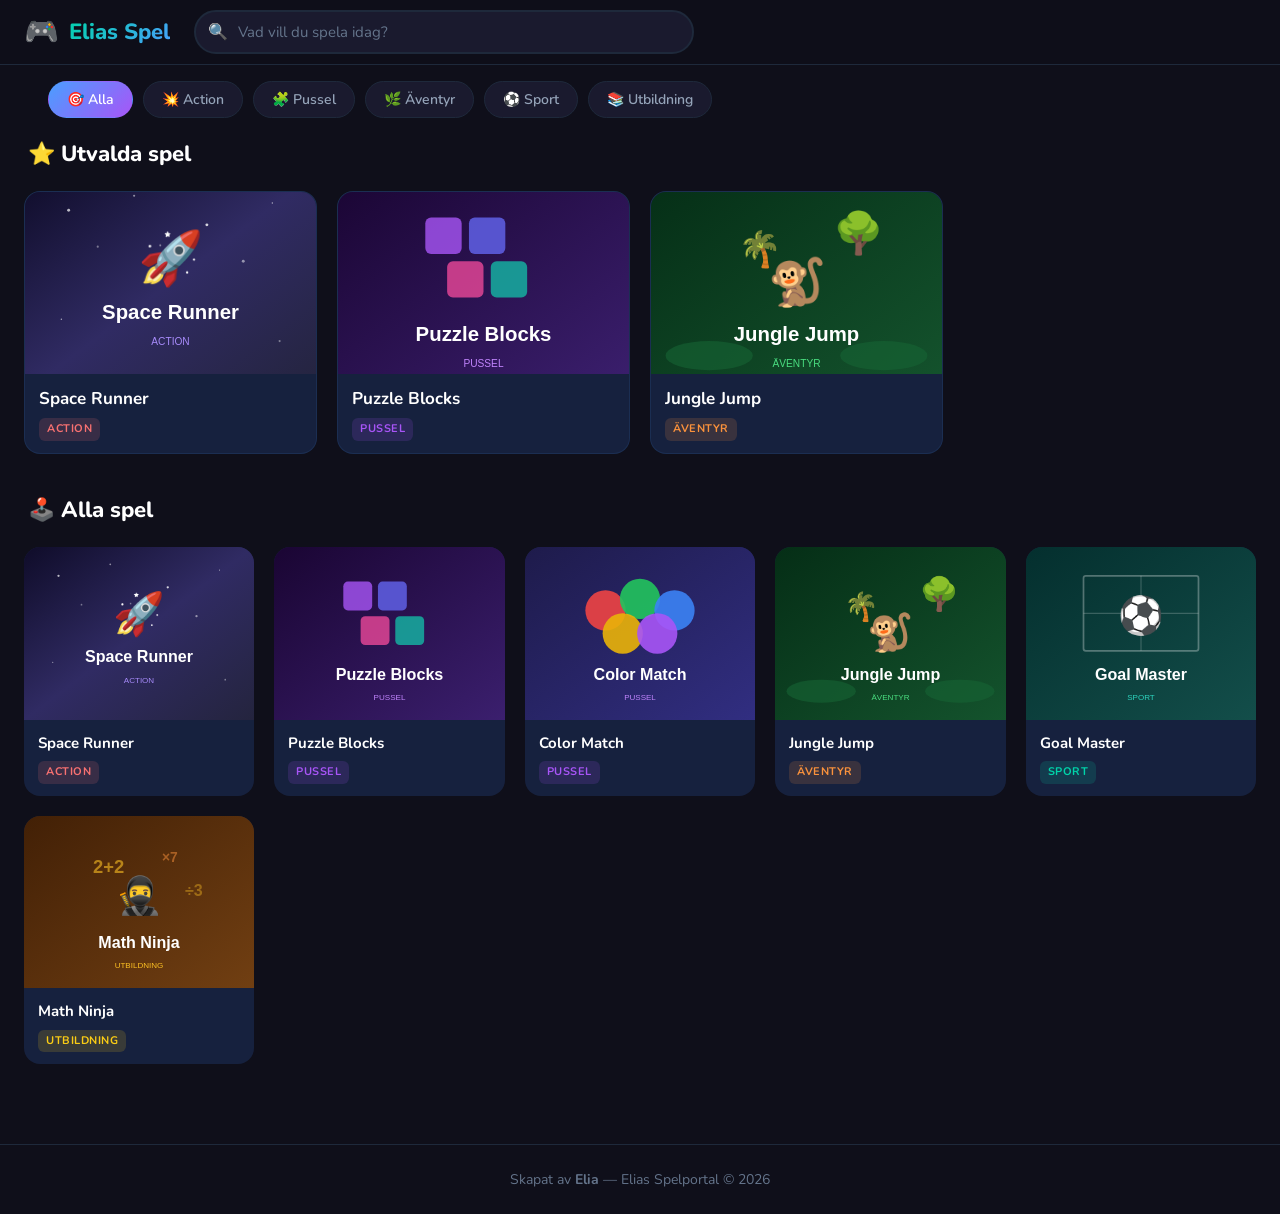
==== index.html @ 07e81261 "Initial commit: Elias Spelportal Poki-inspirerad spelportal med mörkt tema, spelkort i gridlayout, s" ====
<!DOCTYPE html>
<html lang="sv">
<head>
  <meta charset="UTF-8">
  <meta name="viewport" content="width=device-width, initial-scale=1.0">
  <title>Elias Spelportal</title>
  <link rel="stylesheet" href="css/style.css">
  <link rel="preconnect" href="https://fonts.googleapis.com">
  <link rel="preconnect" href="https://fonts.gstatic.com" crossorigin>
  <link href="https://fonts.googleapis.com/css2?family=Nunito:wght@400;600;700;800&display=swap" rel="stylesheet">
</head>
<body>
  <header class="header">
    <div class="header-inner">
      <a href="index.html" class="logo">
        <span class="logo-icon">🎮</span>
        <span class="logo-text">Elias Spel</span>
      </a>
      <div class="search-container">
        <span class="search-icon">🔍</span>
        <input type="text" id="search-input" class="search-input" placeholder="Vad vill du spela idag?" autocomplete="off">
      </div>
      <button class="menu-toggle" id="menu-toggle" aria-label="Meny">
        <span></span>
        <span></span>
        <span></span>
      </button>
    </div>
  </header>

  <nav class="mobile-nav" id="mobile-nav">
    <div class="mobile-search">
      <span class="search-icon">🔍</span>
      <input type="text" id="mobile-search-input" class="search-input" placeholder="Sök spel..." autocomplete="off">
    </div>
    <div class="mobile-categories" id="mobile-categories"></div>
  </nav>

  <main class="main">
    <section class="categories-bar">
      <div class="categories-scroll" id="categories-container">
        <button class="category-tag active" data-category="all">🎯 Alla</button>
      </div>
    </section>

    <section class="recently-played" id="recently-played-section" style="display: none;">
      <h2 class="section-title">⏱️ Senast spelade</h2>
      <div class="games-grid small" id="recently-played-grid"></div>
    </section>

    <section class="featured-section" id="featured-section">
      <h2 class="section-title">⭐ Utvalda spel</h2>
      <div class="games-grid featured" id="featured-grid"></div>
    </section>

    <section class="all-games-section">
      <h2 class="section-title" id="all-games-title">🕹️ Alla spel</h2>
      <div class="games-grid" id="games-grid"></div>
    </section>

    <div class="no-results" id="no-results" style="display: none;">
      <span class="no-results-icon">😕</span>
      <p>Inga spel hittades. Prova att söka efter något annat!</p>
    </div>
  </main>

  <footer class="footer">
    <p>Skapat av <strong>Elia</strong> &mdash; Elias Spelportal &copy; 2026</p>
  </footer>

  <script src="js/app.js"></script>
</body>
</html>
---- css/style.css ----
/* ===== Reset & Base ===== */
*, *::before, *::after {
  margin: 0;
  padding: 0;
  box-sizing: border-box;
}

:root {
  --bg-primary: #0f0f1a;
  --bg-secondary: #1a1a2e;
  --bg-card: #16213e;
  --bg-card-hover: #1e2d4d;
  --accent-green: #00d4aa;
  --accent-blue: #4a9eff;
  --accent-purple: #a855f7;
  --accent-pink: #f472b6;
  --accent-orange: #fb923c;
  --accent-yellow: #facc15;
  --text-primary: #ffffff;
  --text-secondary: #94a3b8;
  --text-muted: #64748b;
  --border-color: #1e293b;
  --radius: 12px;
  --radius-lg: 16px;
  --shadow: 0 4px 20px rgba(0, 0, 0, 0.3);
  --shadow-hover: 0 8px 40px rgba(0, 0, 0, 0.5);
  --transition: 0.25s ease;
}

html {
  scroll-behavior: smooth;
}

body {
  font-family: 'Nunito', -apple-system, BlinkMacSystemFont, 'Segoe UI', sans-serif;
  background: var(--bg-primary);
  color: var(--text-primary);
  min-height: 100vh;
  line-height: 1.5;
  overflow-x: hidden;
}

a {
  text-decoration: none;
  color: inherit;
}

button {
  border: none;
  cursor: pointer;
  font-family: inherit;
}

/* ===== Header ===== */
.header {
  position: sticky;
  top: 0;
  z-index: 100;
  background: rgba(15, 15, 26, 0.95);
  backdrop-filter: blur(20px);
  border-bottom: 1px solid var(--border-color);
  padding: 0 24px;
}

.header-inner {
  max-width: 1400px;
  margin: 0 auto;
  display: flex;
  align-items: center;
  gap: 24px;
  height: 64px;
}

.logo {
  display: flex;
  align-items: center;
  gap: 10px;
  flex-shrink: 0;
}

.logo-icon {
  font-size: 28px;
}

.logo-text {
  font-size: 22px;
  font-weight: 800;
  background: linear-gradient(135deg, var(--accent-green), var(--accent-blue));
  -webkit-background-clip: text;
  -webkit-text-fill-color: transparent;
  background-clip: text;
}

.search-container {
  flex: 1;
  max-width: 500px;
  position: relative;
}

.search-icon {
  position: absolute;
  left: 14px;
  top: 50%;
  transform: translateY(-50%);
  font-size: 16px;
  pointer-events: none;
}

.search-input {
  width: 100%;
  padding: 10px 16px 10px 42px;
  background: var(--bg-secondary);
  border: 2px solid var(--border-color);
  border-radius: 50px;
  color: var(--text-primary);
  font-size: 15px;
  font-family: inherit;
  outline: none;
  transition: border-color var(--transition), box-shadow var(--transition);
}

.search-input::placeholder {
  color: var(--text-muted);
}

.search-input:focus {
  border-color: var(--accent-blue);
  box-shadow: 0 0 0 3px rgba(74, 158, 255, 0.15);
}

/* Hamburger */
.menu-toggle {
  display: none;
  flex-direction: column;
  gap: 5px;
  background: none;
  padding: 8px;
}

.menu-toggle span {
  display: block;
  width: 24px;
  height: 2px;
  background: var(--text-primary);
  border-radius: 2px;
  transition: var(--transition);
}

.menu-toggle.active span:nth-child(1) {
  transform: rotate(45deg) translate(5px, 5px);
}

.menu-toggle.active span:nth-child(2) {
  opacity: 0;
}

.menu-toggle.active span:nth-child(3) {
  transform: rotate(-45deg) translate(5px, -5px);
}

/* Mobile Nav */
.mobile-nav {
  display: none;
  position: fixed;
  top: 64px;
  left: 0;
  right: 0;
  bottom: 0;
  background: rgba(15, 15, 26, 0.98);
  backdrop-filter: blur(20px);
  z-index: 99;
  padding: 24px;
  overflow-y: auto;
}

.mobile-nav.open {
  display: block;
  animation: fadeIn 0.2s ease;
}

.mobile-search {
  position: relative;
  margin-bottom: 20px;
}

.mobile-search .search-input {
  width: 100%;
}

.mobile-categories {
  display: flex;
  flex-direction: column;
  gap: 8px;
}

.mobile-categories .category-tag {
  width: 100%;
  justify-content: flex-start;
  padding: 14px 20px;
  font-size: 16px;
}

/* ===== Categories Bar ===== */
.categories-bar {
  padding: 16px 24px;
  max-width: 1448px;
  margin: 0 auto;
}

.categories-scroll {
  display: flex;
  gap: 10px;
  overflow-x: auto;
  scrollbar-width: none;
  -ms-overflow-style: none;
  padding-bottom: 4px;
}

.categories-scroll::-webkit-scrollbar {
  display: none;
}

.category-tag {
  display: flex;
  align-items: center;
  gap: 6px;
  padding: 8px 18px;
  background: var(--bg-secondary);
  border: 1px solid var(--border-color);
  border-radius: 50px;
  color: var(--text-secondary);
  font-size: 14px;
  font-weight: 600;
  white-space: nowrap;
  transition: all var(--transition);
  cursor: pointer;
}

.category-tag:hover {
  background: var(--bg-card);
  color: var(--text-primary);
  border-color: var(--accent-blue);
}

.category-tag.active {
  background: linear-gradient(135deg, var(--accent-blue), var(--accent-purple));
  color: white;
  border-color: transparent;
}

/* ===== Main Content ===== */
.main {
  max-width: 1448px;
  margin: 0 auto;
  padding: 0 24px 40px;
  min-height: calc(100vh - 64px - 80px);
}

.section-title {
  font-size: 22px;
  font-weight: 800;
  margin-bottom: 20px;
  padding-left: 4px;
}

/* ===== Games Grid ===== */
.games-grid {
  display: grid;
  grid-template-columns: repeat(auto-fill, minmax(200px, 1fr));
  gap: 20px;
  margin-bottom: 40px;
}

.games-grid.featured {
  grid-template-columns: repeat(auto-fill, minmax(280px, 1fr));
}

.games-grid.small {
  grid-template-columns: repeat(auto-fill, minmax(160px, 1fr));
}

/* ===== Game Card ===== */
.game-card {
  position: relative;
  border-radius: var(--radius-lg);
  overflow: hidden;
  background: var(--bg-card);
  cursor: pointer;
  transition: transform var(--transition), box-shadow var(--transition);
  animation: fadeInUp 0.4s ease backwards;
}

.game-card:hover {
  transform: translateY(-6px) scale(1.02);
  box-shadow: var(--shadow-hover);
}

.game-card:hover .card-thumbnail {
  filter: brightness(1.1);
}

.game-card:hover .card-play-overlay {
  opacity: 1;
}

.card-thumbnail-wrapper {
  position: relative;
  aspect-ratio: 4 / 3;
  overflow: hidden;
}

.card-thumbnail {
  width: 100%;
  height: 100%;
  object-fit: cover;
  transition: filter var(--transition);
}

.card-play-overlay {
  position: absolute;
  inset: 0;
  background: rgba(0, 0, 0, 0.4);
  display: flex;
  align-items: center;
  justify-content: center;
  opacity: 0;
  transition: opacity var(--transition);
}

.card-play-btn {
  width: 56px;
  height: 56px;
  background: var(--accent-green);
  border-radius: 50%;
  display: flex;
  align-items: center;
  justify-content: center;
  font-size: 24px;
  box-shadow: 0 4px 20px rgba(0, 212, 170, 0.4);
  transform: scale(0.8);
  transition: transform var(--transition);
}

.game-card:hover .card-play-btn {
  transform: scale(1);
}

.card-info {
  padding: 12px 14px;
}

.card-title {
  font-size: 15px;
  font-weight: 700;
  margin-bottom: 4px;
  white-space: nowrap;
  overflow: hidden;
  text-overflow: ellipsis;
}

.card-category {
  display: inline-block;
  font-size: 11px;
  font-weight: 700;
  text-transform: uppercase;
  letter-spacing: 0.5px;
  padding: 3px 8px;
  border-radius: 6px;
  background: rgba(74, 158, 255, 0.15);
  color: var(--accent-blue);
}

.card-category[data-cat="Action"] { background: rgba(248, 113, 113, 0.15); color: #f87171; }
.card-category[data-cat="Pussel"] { background: rgba(168, 85, 247, 0.15); color: var(--accent-purple); }
.card-category[data-cat="Sport"] { background: rgba(0, 212, 170, 0.15); color: var(--accent-green); }
.card-category[data-cat="Äventyr"] { background: rgba(251, 146, 60, 0.15); color: var(--accent-orange); }
.card-category[data-cat="Utbildning"] { background: rgba(250, 204, 21, 0.15); color: var(--accent-yellow); }

/* Featured cards */
.games-grid.featured .game-card {
  border: 1px solid rgba(74, 158, 255, 0.1);
}

.games-grid.featured .card-thumbnail-wrapper {
  aspect-ratio: 16 / 10;
}

.games-grid.featured .card-title {
  font-size: 17px;
}

/* Card animation delays */
.game-card:nth-child(1) { animation-delay: 0s; }
.game-card:nth-child(2) { animation-delay: 0.05s; }
.game-card:nth-child(3) { animation-delay: 0.1s; }
.game-card:nth-child(4) { animation-delay: 0.15s; }
.game-card:nth-child(5) { animation-delay: 0.2s; }
.game-card:nth-child(6) { animation-delay: 0.25s; }

/* ===== No Results ===== */
.no-results {
  text-align: center;
  padding: 60px 20px;
}

.no-results-icon {
  font-size: 64px;
  display: block;
  margin-bottom: 16px;
}

.no-results p {
  font-size: 18px;
  color: var(--text-secondary);
}

/* ===== Game Page ===== */
.game-page {
  display: flex;
  flex-direction: column;
  min-height: 100vh;
}

.game-header {
  display: flex;
  align-items: center;
  gap: 16px;
  padding: 12px 24px;
  background: rgba(15, 15, 26, 0.95);
  backdrop-filter: blur(20px);
  border-bottom: 1px solid var(--border-color);
}

.back-button {
  display: inline-flex;
  align-items: center;
  gap: 6px;
  padding: 8px 16px;
  background: var(--bg-secondary);
  border-radius: 50px;
  color: var(--text-secondary);
  font-size: 14px;
  font-weight: 600;
  transition: all var(--transition);
  flex-shrink: 0;
}

.back-button:hover {
  background: var(--bg-card);
  color: var(--text-primary);
}

.game-title {
  flex: 1;
  font-size: 18px;
  font-weight: 700;
  white-space: nowrap;
  overflow: hidden;
  text-overflow: ellipsis;
}

.fullscreen-button {
  padding: 8px 14px;
  background: var(--accent-green);
  color: white;
  border-radius: 50px;
  font-size: 18px;
  font-weight: 700;
  transition: all var(--transition);
  flex-shrink: 0;
}

.fullscreen-button:hover {
  background: #00e6b8;
  transform: scale(1.05);
}

.game-main {
  flex: 1;
  max-width: 1448px;
  margin: 0 auto;
  padding: 20px 24px 40px;
  width: 100%;
}

.game-wrapper {
  position: relative;
  width: 100%;
  aspect-ratio: 16 / 9;
  background: #000;
  border-radius: var(--radius-lg);
  overflow: hidden;
  margin-bottom: 20px;
}

.game-iframe {
  width: 100%;
  height: 100%;
  border: none;
  display: block;
}

.game-loader {
  position: absolute;
  inset: 0;
  display: flex;
  flex-direction: column;
  align-items: center;
  justify-content: center;
  gap: 16px;
  background: var(--bg-secondary);
  z-index: 2;
  transition: opacity 0.3s ease;
}

.game-loader.hidden {
  opacity: 0;
  pointer-events: none;
}

.spinner {
  width: 48px;
  height: 48px;
  border: 4px solid var(--border-color);
  border-top-color: var(--accent-green);
  border-radius: 50%;
  animation: spin 0.8s linear infinite;
}

.game-info {
  display: flex;
  align-items: center;
  gap: 12px;
  margin-bottom: 32px;
  flex-wrap: wrap;
}

.game-description {
  font-size: 16px;
  color: var(--text-secondary);
  flex: 1;
}

.game-category-badge {
  display: inline-block;
  font-size: 12px;
  font-weight: 700;
  text-transform: uppercase;
  letter-spacing: 0.5px;
  padding: 5px 12px;
  border-radius: 8px;
  background: rgba(74, 158, 255, 0.15);
  color: var(--accent-blue);
}

.more-games {
  margin-top: 20px;
}

/* ===== Footer ===== */
.footer {
  text-align: center;
  padding: 24px;
  color: var(--text-muted);
  font-size: 14px;
  border-top: 1px solid var(--border-color);
}

/* ===== Animations ===== */
@keyframes fadeInUp {
  from {
    opacity: 0;
    transform: translateY(20px);
  }
  to {
    opacity: 1;
    transform: translateY(0);
  }
}

@keyframes fadeIn {
  from { opacity: 0; }
  to { opacity: 1; }
}

@keyframes spin {
  to { transform: rotate(360deg); }
}

/* ===== Responsive ===== */
@media (max-width: 768px) {
  .header-inner {
    height: 56px;
  }

  .search-container {
    display: none;
  }

  .menu-toggle {
    display: flex;
  }

  .logo-text {
    font-size: 18px;
  }

  .main {
    padding: 0 16px 32px;
  }

  .categories-bar {
    padding: 12px 16px;
  }

  .section-title {
    font-size: 18px;
  }

  .games-grid {
    grid-template-columns: repeat(auto-fill, minmax(140px, 1fr));
    gap: 12px;
  }

  .games-grid.featured {
    grid-template-columns: repeat(auto-fill, minmax(200px, 1fr));
  }

  .games-grid.small {
    grid-template-columns: repeat(auto-fill, minmax(120px, 1fr));
  }

  .card-info {
    padding: 8px 10px;
  }

  .card-title {
    font-size: 13px;
  }

  /* Game page mobile */
  .game-header {
    padding: 10px 16px;
  }

  .game-title {
    font-size: 15px;
  }

  .game-wrapper {
    border-radius: var(--radius);
    aspect-ratio: 4 / 3;
  }

  .game-main {
    padding: 12px 16px 32px;
  }
}

@media (max-width: 480px) {
  .games-grid {
    grid-template-columns: repeat(2, 1fr);
    gap: 10px;
  }

  .games-grid.featured {
    grid-template-columns: 1fr;
  }

  .games-grid.small {
    grid-template-columns: repeat(2, 1fr);
  }

  .back-button span {
    display: none;
  }
}

@media (min-width: 769px) {
  .mobile-nav {
    display: none !important;
  }
}

/* ===== Fullscreen ===== */
.game-wrapper:fullscreen,
.game-wrapper:-webkit-full-screen {
  border-radius: 0;
}
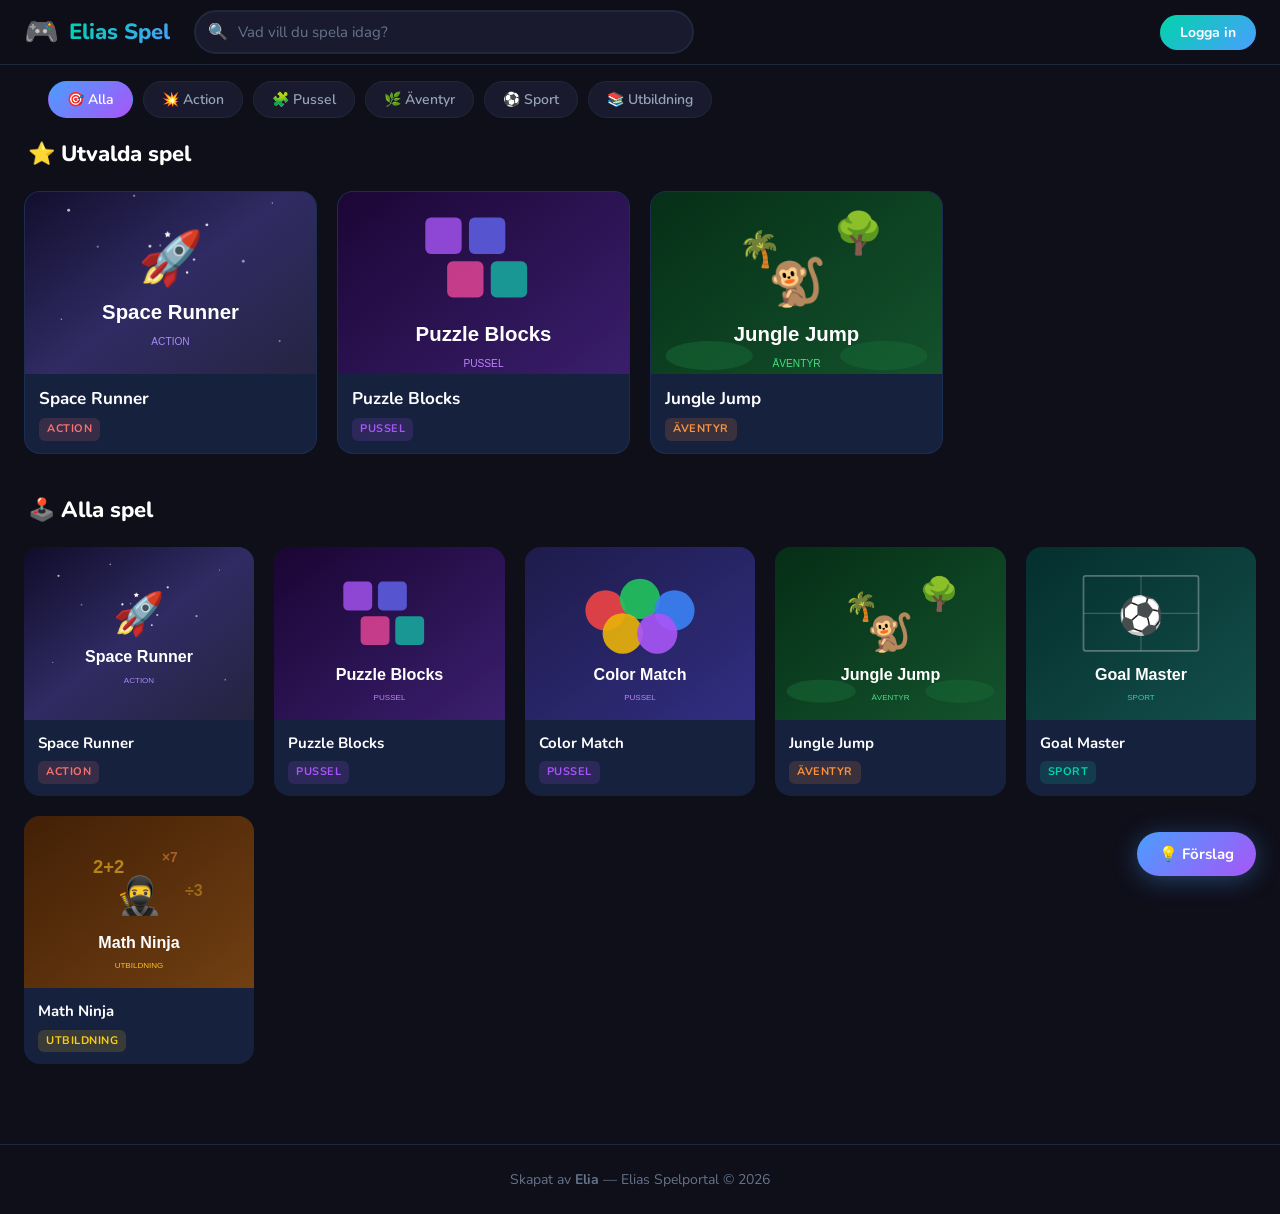
==== commit b180420a: "Add user system, shop, admin panel, feedback, and easter egg - Login/register with localStorage, own" ====
--- a/index.html
+++ b/index.html
@@ -12,13 +12,16 @@
 <body>
   <header class="header">
     <div class="header-inner">
-      <a href="index.html" class="logo">
+      <div class="logo" id="logo">
         <span class="logo-icon">🎮</span>
         <span class="logo-text">Elias Spel</span>
-      </a>
+      </div>
       <div class="search-container">
         <span class="search-icon">🔍</span>
         <input type="text" id="search-input" class="search-input" placeholder="Vad vill du spela idag?" autocomplete="off">
+      </div>
+      <div class="header-auth" id="header-auth">
+        <button class="auth-btn login-btn" id="show-login">Logga in</button>
       </div>
       <button class="menu-toggle" id="menu-toggle" aria-label="Meny">
         <span></span>
@@ -27,6 +30,42 @@
       </button>
     </div>
   </header>
+
+  <!-- Auth Modal -->
+  <div class="modal-overlay" id="auth-modal">
+    <div class="modal auth-modal">
+      <div class="modal-header">
+        <h2 id="auth-modal-title">Logga in</h2>
+        <button class="modal-close" id="auth-close">&times;</button>
+      </div>
+      <div class="auth-tabs">
+        <button class="auth-tab active" data-tab="login">Logga in</button>
+        <button class="auth-tab" data-tab="register">Skapa konto</button>
+      </div>
+      <!-- Login Form -->
+      <form id="login-form" class="auth-form">
+        <label class="modal-label" for="login-username">Användarnamn</label>
+        <input type="text" id="login-username" class="modal-input" placeholder="Ditt användarnamn" required>
+        <label class="modal-label" for="login-password">Lösenord</label>
+        <input type="password" id="login-password" class="modal-input" placeholder="Ditt lösenord" required>
+        <p class="auth-error" id="login-error"></p>
+        <button type="submit" class="modal-submit">Logga in</button>
+      </form>
+      <!-- Register Form -->
+      <form id="register-form" class="auth-form" style="display:none;">
+        <label class="modal-label" for="reg-username">Välj användarnamn</label>
+        <input type="text" id="reg-username" class="modal-input" placeholder="Minst 3 tecken" required minlength="3">
+        <label class="modal-label" for="reg-password">Välj lösenord</label>
+        <input type="password" id="reg-password" class="modal-input" placeholder="Minst 4 tecken" required minlength="4">
+        <label class="modal-label" for="reg-password2">Upprepa lösenord</label>
+        <input type="password" id="reg-password2" class="modal-input" placeholder="Samma lösenord igen" required>
+        <label class="modal-label">Välj avatar</label>
+        <div class="avatar-picker" id="reg-avatar-picker"></div>
+        <p class="auth-error" id="register-error"></p>
+        <button type="submit" class="modal-submit">Skapa konto</button>
+      </form>
+    </div>
+  </div>
 
   <nav class="mobile-nav" id="mobile-nav">
     <div class="mobile-search">
@@ -64,6 +103,45 @@
     </div>
   </main>
 
+  <!-- Easter Egg Overlay -->
+  <div class="easter-egg-overlay" id="easter-egg-overlay">
+    <button class="easter-egg-close" id="easter-egg-close">&times;</button>
+    <img src="https://www.corny.se/fileadmin/user_upload/corny_se/products/BIG/salted-caramel/corny-big-granola-bar-salted-caramell-packaging.jpg" alt="Corny Salted Caramel" class="easter-egg-img">
+    <p class="easter-egg-text">Corny Salted Caramel &mdash; Elias favorit!</p>
+  </div>
+
+  <!-- Feedback Button & Modal -->
+  <button class="feedback-fab" id="feedback-fab">💡 Förslag</button>
+
+  <div class="modal-overlay" id="feedback-modal">
+    <div class="modal">
+      <div class="modal-header">
+        <h2>💡 Förslag & förbättringar</h2>
+        <button class="modal-close" id="feedback-close">&times;</button>
+      </div>
+      <form id="feedback-form">
+        <label class="modal-label" for="feedback-name">Ditt namn</label>
+        <input type="text" id="feedback-name" class="modal-input" placeholder="Skriv ditt namn..." required>
+
+        <label class="modal-label" for="feedback-type">Typ</label>
+        <select id="feedback-type" class="modal-input">
+          <option value="forslag">Nytt förslag</option>
+          <option value="forbattring">Förbättring</option>
+          <option value="bugg">Buggrapport</option>
+        </select>
+
+        <label class="modal-label" for="feedback-message">Meddelande</label>
+        <textarea id="feedback-message" class="modal-input modal-textarea" placeholder="Beskriv din idé eller förslag..." required></textarea>
+
+        <button type="submit" class="modal-submit">Skicka förslag</button>
+      </form>
+      <div class="feedback-success" id="feedback-success" style="display:none;">
+        <span class="feedback-success-icon">✅</span>
+        <p>Tack för ditt förslag!</p>
+      </div>
+    </div>
+  </div>
+
   <footer class="footer">
     <p>Skapat av <strong>Elia</strong> &mdash; Elias Spelportal &copy; 2026</p>
   </footer>
--- a/css/style.css
+++ b/css/style.css
@@ -557,6 +557,770 @@
   margin-top: 20px;
 }
 
+/* ===== Claim Coins Button ===== */
+.claim-coins-btn {
+  padding: 8px 18px;
+  background: linear-gradient(135deg, #fbbf24, #f59e0b);
+  color: #1a1a2e;
+  font-size: 14px;
+  font-weight: 700;
+  border: none;
+  border-radius: 50px;
+  cursor: pointer;
+  transition: all var(--transition);
+  flex-shrink: 0;
+}
+
+.claim-coins-btn:hover {
+  transform: scale(1.05);
+  box-shadow: 0 4px 16px rgba(251, 191, 36, 0.4);
+}
+
+.claim-coins-btn.claimed {
+  background: var(--accent-green);
+  color: #fff;
+  cursor: default;
+}
+
+/* ===== Coins Display in Header ===== */
+.coins-display {
+  display: flex;
+  align-items: center;
+  gap: 4px;
+  padding: 6px 14px;
+  background: rgba(251, 191, 36, 0.1);
+  border: 1px solid rgba(251, 191, 36, 0.2);
+  border-radius: 50px;
+  color: #fbbf24;
+  font-size: 14px;
+  font-weight: 700;
+  white-space: nowrap;
+  transition: all var(--transition);
+}
+
+.coins-display:hover {
+  background: rgba(251, 191, 36, 0.2);
+  border-color: rgba(251, 191, 36, 0.4);
+}
+
+.shop-coins-header {
+  padding: 6px 14px;
+  background: rgba(251, 191, 36, 0.1);
+  border: 1px solid rgba(251, 191, 36, 0.2);
+  border-radius: 50px;
+  color: #fbbf24;
+  font-size: 14px;
+  font-weight: 700;
+}
+
+.coins-color { color: #fbbf24 !important; }
+
+/* ===== Header Auth Button & User Menu ===== */
+.header-auth {
+  display: flex;
+  align-items: center;
+  gap: 10px;
+  flex-shrink: 0;
+  margin-left: auto;
+}
+
+.admin-btn {
+  padding: 8px 16px;
+  background: linear-gradient(135deg, #f59e0b, #ef4444);
+  color: #fff;
+  font-size: 13px;
+  font-weight: 700;
+  border-radius: 50px;
+  transition: opacity var(--transition), transform var(--transition);
+  white-space: nowrap;
+}
+
+.admin-btn:hover {
+  opacity: 0.9;
+  transform: translateY(-1px);
+}
+
+.auth-btn {
+  padding: 8px 20px;
+  background: linear-gradient(135deg, var(--accent-green), var(--accent-blue));
+  color: #fff;
+  font-size: 14px;
+  font-weight: 700;
+  border-radius: 50px;
+  transition: opacity var(--transition), transform var(--transition);
+}
+
+.auth-btn:hover {
+  opacity: 0.9;
+  transform: translateY(-1px);
+}
+
+.user-menu-wrapper {
+  position: relative;
+}
+
+.user-menu-btn {
+  display: flex;
+  align-items: center;
+  gap: 8px;
+  padding: 6px 14px 6px 8px;
+  background: var(--bg-secondary);
+  border: 1px solid var(--border-color);
+  border-radius: 50px;
+  color: var(--text-primary);
+  font-size: 14px;
+  font-weight: 600;
+  transition: all var(--transition);
+}
+
+.user-menu-btn:hover {
+  background: var(--bg-card);
+  border-color: var(--accent-blue);
+}
+
+.user-menu-avatar {
+  font-size: 22px;
+  line-height: 1;
+}
+
+.user-menu-name {
+  max-width: 100px;
+  overflow: hidden;
+  text-overflow: ellipsis;
+  white-space: nowrap;
+}
+
+.user-menu-arrow {
+  font-size: 12px;
+  color: var(--text-muted);
+  transition: transform var(--transition);
+}
+
+.user-dropdown {
+  position: absolute;
+  top: calc(100% + 8px);
+  right: 0;
+  min-width: 200px;
+  background: var(--bg-secondary);
+  border: 1px solid var(--border-color);
+  border-radius: var(--radius);
+  padding: 6px;
+  box-shadow: var(--shadow-hover);
+  opacity: 0;
+  visibility: hidden;
+  transform: translateY(-8px);
+  transition: all 0.2s ease;
+  z-index: 300;
+}
+
+.user-dropdown.open {
+  opacity: 1;
+  visibility: visible;
+  transform: translateY(0);
+}
+
+.dropdown-item {
+  display: block;
+  width: 100%;
+  padding: 10px 14px;
+  background: none;
+  color: var(--text-primary);
+  font-size: 14px;
+  font-weight: 600;
+  text-align: left;
+  border-radius: 8px;
+  transition: background var(--transition);
+  cursor: pointer;
+}
+
+.dropdown-item:hover {
+  background: var(--bg-card);
+}
+
+.dropdown-logout {
+  color: #f87171;
+}
+
+.dropdown-logout:hover {
+  background: rgba(248, 113, 113, 0.1);
+}
+
+/* ===== Auth Tabs ===== */
+.auth-tabs {
+  display: flex;
+  gap: 4px;
+  background: var(--bg-card);
+  border-radius: 10px;
+  padding: 4px;
+  margin-bottom: 20px;
+}
+
+.auth-tab {
+  flex: 1;
+  padding: 8px;
+  background: none;
+  color: var(--text-muted);
+  font-size: 14px;
+  font-weight: 700;
+  border-radius: 8px;
+  transition: all var(--transition);
+}
+
+.auth-tab.active {
+  background: var(--bg-secondary);
+  color: var(--text-primary);
+  box-shadow: 0 2px 8px rgba(0,0,0,0.2);
+}
+
+.auth-error {
+  color: #f87171;
+  font-size: 13px;
+  font-weight: 600;
+  min-height: 20px;
+  margin-bottom: 8px;
+}
+
+/* ===== Avatar Picker ===== */
+.avatar-picker {
+  display: flex;
+  flex-wrap: wrap;
+  gap: 8px;
+  margin-bottom: 16px;
+}
+
+.avatar-option {
+  width: 42px;
+  height: 42px;
+  display: flex;
+  align-items: center;
+  justify-content: center;
+  font-size: 22px;
+  background: var(--bg-card);
+  border: 2px solid var(--border-color);
+  border-radius: 10px;
+  cursor: pointer;
+  transition: all var(--transition);
+}
+
+.avatar-option:hover {
+  border-color: var(--accent-blue);
+  transform: scale(1.1);
+}
+
+.avatar-option.selected {
+  border-color: var(--accent-green);
+  background: rgba(0, 212, 170, 0.1);
+  box-shadow: 0 0 12px rgba(0, 212, 170, 0.25);
+}
+
+.avatar-picker.large .avatar-option {
+  width: 52px;
+  height: 52px;
+  font-size: 28px;
+}
+
+/* ===== Card Favorite Button ===== */
+.card-fav-btn {
+  position: absolute;
+  top: 8px;
+  right: 8px;
+  width: 32px;
+  height: 32px;
+  background: rgba(0,0,0,0.5);
+  backdrop-filter: blur(4px);
+  border: none;
+  border-radius: 50%;
+  color: #fff;
+  font-size: 16px;
+  cursor: pointer;
+  opacity: 0;
+  transition: all var(--transition);
+  z-index: 3;
+  display: flex;
+  align-items: center;
+  justify-content: center;
+}
+
+.game-card:hover .card-fav-btn {
+  opacity: 1;
+}
+
+.card-fav-btn.is-fav {
+  opacity: 1;
+  color: #f87171;
+  background: rgba(248, 113, 113, 0.2);
+}
+
+.card-fav-btn:hover {
+  transform: scale(1.2);
+}
+
+/* ===== Fav button on game page ===== */
+.fav-button {
+  padding: 8px 14px;
+  background: var(--bg-secondary);
+  border: 1px solid var(--border-color);
+  color: var(--text-muted);
+  border-radius: 50px;
+  font-size: 18px;
+  transition: all var(--transition);
+  flex-shrink: 0;
+}
+
+.fav-button:hover {
+  border-color: #f87171;
+  color: #f87171;
+}
+
+.fav-button.is-fav {
+  color: #f87171;
+  background: rgba(248, 113, 113, 0.1);
+  border-color: rgba(248, 113, 113, 0.3);
+}
+
+/* ===== Settings Modal ===== */
+.settings-modal {
+  max-width: 500px;
+  max-height: 85vh;
+  overflow-y: auto;
+}
+
+.settings-section {
+  margin-bottom: 24px;
+  padding-bottom: 24px;
+  border-bottom: 1px solid var(--border-color);
+}
+
+.settings-section:last-of-type {
+  border-bottom: none;
+}
+
+.settings-heading {
+  font-size: 15px;
+  font-weight: 700;
+  color: var(--text-secondary);
+  margin-bottom: 12px;
+}
+
+.settings-save-btn {
+  padding: 8px 20px;
+  background: var(--accent-blue);
+  color: #fff;
+  font-size: 14px;
+  font-weight: 700;
+  border-radius: var(--radius);
+  transition: opacity var(--transition);
+}
+
+.settings-save-btn:hover {
+  opacity: 0.85;
+}
+
+.settings-status {
+  text-align: center;
+  font-size: 14px;
+  font-weight: 700;
+  min-height: 20px;
+  margin-top: 8px;
+}
+
+/* Theme picker */
+.theme-picker {
+  display: flex;
+  gap: 12px;
+}
+
+.theme-option {
+  flex: 1;
+  display: flex;
+  flex-direction: column;
+  align-items: center;
+  gap: 8px;
+  padding: 16px;
+  background: var(--bg-card);
+  border: 2px solid var(--border-color);
+  border-radius: var(--radius);
+  color: var(--text-secondary);
+  font-size: 14px;
+  font-weight: 700;
+  cursor: pointer;
+  transition: all var(--transition);
+}
+
+.theme-option:hover {
+  border-color: var(--accent-blue);
+}
+
+.theme-option.active {
+  border-color: var(--accent-green);
+  color: var(--text-primary);
+}
+
+.theme-preview {
+  width: 48px;
+  height: 32px;
+  border-radius: 6px;
+  border: 1px solid rgba(255,255,255,0.1);
+}
+
+.dark-preview { background: #0f0f1a; }
+.light-preview { background: #f0f2f5; }
+
+/* Danger */
+.danger-zone .settings-heading {
+  color: #f87171;
+}
+
+.btn-danger-full {
+  padding: 10px 20px;
+  background: rgba(248, 113, 113, 0.1);
+  color: #f87171;
+  font-size: 14px;
+  font-weight: 700;
+  border-radius: var(--radius);
+  transition: background var(--transition);
+}
+
+.btn-danger-full:hover {
+  background: rgba(248, 113, 113, 0.2);
+}
+
+/* ===== Profile Page ===== */
+.profile-main {
+  padding-top: 32px;
+}
+
+.profile-card {
+  text-align: center;
+  background: var(--bg-secondary);
+  border: 1px solid var(--border-color);
+  border-radius: var(--radius-lg);
+  padding: 40px 24px 32px;
+  margin-bottom: 32px;
+}
+
+.profile-avatar-large {
+  font-size: 72px;
+  line-height: 1;
+  margin-bottom: 12px;
+}
+
+.profile-username {
+  font-size: 28px;
+  font-weight: 800;
+  margin-bottom: 4px;
+}
+
+.profile-joined {
+  font-size: 14px;
+  color: var(--text-muted);
+  margin-bottom: 24px;
+}
+
+.profile-stats {
+  display: flex;
+  justify-content: center;
+  gap: 40px;
+}
+
+.stat-box {
+  display: flex;
+  flex-direction: column;
+  align-items: center;
+}
+
+.stat-number {
+  font-size: 28px;
+  font-weight: 800;
+  color: var(--accent-green);
+}
+
+.stat-label {
+  font-size: 13px;
+  color: var(--text-muted);
+  text-transform: uppercase;
+  letter-spacing: 0.5px;
+  font-weight: 700;
+}
+
+.profile-section {
+  margin-bottom: 32px;
+}
+
+.profile-empty {
+  color: var(--text-muted);
+  font-size: 15px;
+  padding: 20px 0;
+}
+
+.profile-actions {
+  display: flex;
+  gap: 12px;
+  flex-wrap: wrap;
+}
+
+.btn-outline {
+  padding: 10px 24px;
+  background: none;
+  border: 2px solid var(--border-color);
+  color: var(--text-secondary);
+  font-size: 14px;
+  font-weight: 700;
+  border-radius: var(--radius);
+  transition: all var(--transition);
+}
+
+.btn-outline:hover {
+  border-color: var(--text-primary);
+  color: var(--text-primary);
+}
+
+.btn-danger-outline {
+  padding: 10px 24px;
+  background: none;
+  border: 2px solid rgba(248, 113, 113, 0.3);
+  color: #f87171;
+  font-size: 14px;
+  font-weight: 700;
+  border-radius: var(--radius);
+  transition: all var(--transition);
+}
+
+.btn-danger-outline:hover {
+  background: rgba(248, 113, 113, 0.1);
+  border-color: #f87171;
+}
+
+/* ===== Role Badges ===== */
+.badge-owner {
+  background: linear-gradient(135deg, #fbbf24, #f59e0b);
+  color: #1a1a2e;
+  padding: 3px 10px;
+  border-radius: 6px;
+  font-size: 11px;
+  font-weight: 800;
+  text-transform: uppercase;
+  letter-spacing: 0.5px;
+}
+
+.badge-admin {
+  background: rgba(251, 146, 60, 0.15);
+  color: #fb923c;
+  padding: 3px 10px;
+  border-radius: 6px;
+  font-size: 11px;
+  font-weight: 800;
+  text-transform: uppercase;
+  letter-spacing: 0.5px;
+}
+
+.profile-role-badge {
+  display: inline-block;
+  margin-bottom: 8px;
+}
+
+.profile-title-text {
+  font-size: 15px;
+  font-weight: 700;
+  color: var(--accent-purple);
+  margin-bottom: 4px;
+}
+
+/* ===== Shop Page ===== */
+.shop-main {
+  padding-top: 24px;
+}
+
+.shop-header-banner {
+  text-align: center;
+  padding: 32px 20px;
+  margin-bottom: 32px;
+  background: linear-gradient(135deg, rgba(251, 191, 36, 0.08), rgba(168, 85, 247, 0.08));
+  border: 1px solid var(--border-color);
+  border-radius: var(--radius-lg);
+}
+
+.shop-header-banner h1 {
+  font-size: 28px;
+  font-weight: 800;
+  margin-bottom: 6px;
+}
+
+.shop-header-banner p {
+  color: var(--text-secondary);
+  font-size: 15px;
+}
+
+.shop-category-title {
+  font-size: 20px;
+  font-weight: 800;
+  margin: 28px 0 16px;
+  padding-left: 4px;
+}
+
+.shop-category-title:first-child {
+  margin-top: 0;
+}
+
+.shop-items {
+  display: grid;
+  grid-template-columns: repeat(auto-fill, minmax(200px, 1fr));
+  gap: 12px;
+  margin-bottom: 8px;
+}
+
+.shop-items.emoji-items {
+  grid-template-columns: repeat(auto-fill, minmax(100px, 1fr));
+}
+
+.shop-item {
+  display: flex;
+  flex-direction: column;
+  align-items: center;
+  gap: 8px;
+  padding: 16px;
+  background: var(--bg-card);
+  border: 2px solid var(--border-color);
+  border-radius: var(--radius);
+  transition: all var(--transition);
+}
+
+.shop-item.equipped {
+  border-color: var(--accent-green);
+  background: rgba(0, 212, 170, 0.05);
+}
+
+.shop-item.owned {
+  border-color: rgba(74, 158, 255, 0.2);
+}
+
+.shop-emoji-item {
+  padding: 12px;
+}
+
+.shop-emoji {
+  font-size: 32px;
+}
+
+.shop-item-preview {
+  font-size: 18px;
+  font-weight: 800;
+}
+
+.shop-item-name {
+  font-size: 12px;
+  color: var(--text-muted);
+}
+
+.shop-owned-label {
+  font-size: 11px;
+  font-weight: 700;
+  color: var(--accent-blue);
+  text-transform: uppercase;
+}
+
+.shop-btn {
+  padding: 6px 16px;
+  font-size: 13px;
+  font-weight: 700;
+  border: none;
+  border-radius: 8px;
+  cursor: pointer;
+  font-family: inherit;
+  transition: all var(--transition);
+}
+
+.shop-btn-sm {
+  padding: 4px 12px;
+  font-size: 12px;
+}
+
+.shop-btn-buy {
+  background: linear-gradient(135deg, #fbbf24, #f59e0b);
+  color: #1a1a2e;
+}
+
+.shop-btn-buy:hover {
+  transform: scale(1.05);
+  box-shadow: 0 2px 12px rgba(251, 191, 36, 0.3);
+}
+
+.shop-btn-equip {
+  background: var(--accent-blue);
+  color: #fff;
+}
+
+.shop-btn-equip:hover {
+  opacity: 0.85;
+}
+
+.shop-btn-equipped {
+  background: var(--accent-green);
+  color: #fff;
+  cursor: default;
+}
+
+/* ===== Light Theme ===== */
+[data-theme="light"] {
+  --bg-primary: #f0f2f5;
+  --bg-secondary: #ffffff;
+  --bg-card: #f8f9fb;
+  --bg-card-hover: #eef0f4;
+  --text-primary: #1a1a2e;
+  --text-secondary: #555;
+  --text-muted: #888;
+  --border-color: #dde1e6;
+  --shadow: 0 2px 12px rgba(0,0,0,0.08);
+  --shadow-hover: 0 6px 24px rgba(0,0,0,0.12);
+}
+
+[data-theme="light"] .header {
+  background: rgba(255, 255, 255, 0.95);
+}
+
+[data-theme="light"] .logo-text {
+  -webkit-text-fill-color: initial;
+  background: none;
+  color: var(--accent-blue);
+}
+
+[data-theme="light"] .search-input {
+  background: #f0f2f5;
+}
+
+[data-theme="light"] .user-dropdown {
+  background: #fff;
+}
+
+[data-theme="light"] .card-category {
+  color: var(--accent-blue);
+}
+
+[data-theme="light"] .card-fav-btn {
+  background: rgba(255,255,255,0.7);
+  color: #555;
+}
+
+[data-theme="light"] .modal {
+  background: #fff;
+}
+
+[data-theme="light"] .modal-input {
+  background: #f0f2f5;
+}
+
+[data-theme="light"] .avatar-option {
+  background: #f0f2f5;
+}
+
+[data-theme="light"] .theme-option {
+  background: #f0f2f5;
+}
+
+[data-theme="light"] .easter-egg-overlay {
+  background: rgba(0,0,0,0.85);
+}
+
 /* ===== Footer ===== */
 .footer {
   text-align: center;
@@ -605,6 +1369,18 @@
     font-size: 18px;
   }
 
+  .user-menu-name {
+    display: none;
+  }
+
+  .user-menu-arrow {
+    display: none;
+  }
+
+  .user-menu-btn {
+    padding: 4px 8px;
+  }
+
   .main {
     padding: 0 16px 32px;
   }
@@ -682,6 +1458,199 @@
   }
 }
 
+/* ===== Easter Egg Overlay ===== */
+.easter-egg-overlay {
+  position: fixed;
+  inset: 0;
+  z-index: 9999;
+  background: rgba(0, 0, 0, 0.92);
+  display: none;
+  flex-direction: column;
+  align-items: center;
+  justify-content: center;
+  gap: 24px;
+  animation: fadeIn 0.3s ease;
+}
+
+.easter-egg-overlay.visible {
+  display: flex;
+}
+
+.easter-egg-close {
+  position: absolute;
+  top: 20px;
+  right: 28px;
+  background: none;
+  color: #fff;
+  font-size: 40px;
+  line-height: 1;
+  opacity: 0.7;
+  transition: opacity var(--transition);
+}
+
+.easter-egg-close:hover {
+  opacity: 1;
+}
+
+.easter-egg-img {
+  max-width: 380px;
+  width: 85%;
+  border-radius: var(--radius-lg);
+  box-shadow: 0 0 60px rgba(251, 146, 60, 0.3);
+  animation: fadeInUp 0.5s ease;
+}
+
+.easter-egg-text {
+  font-size: 22px;
+  font-weight: 700;
+  color: var(--accent-orange);
+  text-align: center;
+  animation: fadeInUp 0.6s ease 0.1s backwards;
+}
+
+/* ===== Feedback FAB ===== */
+.feedback-fab {
+  position: fixed;
+  bottom: 24px;
+  right: 24px;
+  z-index: 90;
+  padding: 12px 22px;
+  background: linear-gradient(135deg, var(--accent-blue), var(--accent-purple));
+  color: #fff;
+  font-size: 15px;
+  font-weight: 700;
+  border-radius: 50px;
+  box-shadow: 0 4px 24px rgba(74, 158, 255, 0.35);
+  transition: transform var(--transition), box-shadow var(--transition);
+}
+
+.feedback-fab:hover {
+  transform: translateY(-2px) scale(1.05);
+  box-shadow: 0 6px 32px rgba(74, 158, 255, 0.5);
+}
+
+/* ===== Modal ===== */
+.modal-overlay {
+  position: fixed;
+  inset: 0;
+  z-index: 200;
+  background: rgba(0, 0, 0, 0.7);
+  backdrop-filter: blur(6px);
+  display: none;
+  align-items: center;
+  justify-content: center;
+  padding: 20px;
+}
+
+.modal-overlay.visible {
+  display: flex;
+  animation: fadeIn 0.2s ease;
+}
+
+.modal {
+  background: var(--bg-secondary);
+  border: 1px solid var(--border-color);
+  border-radius: var(--radius-lg);
+  padding: 28px;
+  width: 100%;
+  max-width: 460px;
+  animation: fadeInUp 0.3s ease;
+}
+
+.modal-header {
+  display: flex;
+  align-items: center;
+  justify-content: space-between;
+  margin-bottom: 20px;
+}
+
+.modal-header h2 {
+  font-size: 20px;
+  font-weight: 800;
+}
+
+.modal-close {
+  background: none;
+  color: var(--text-muted);
+  font-size: 28px;
+  line-height: 1;
+  transition: color var(--transition);
+}
+
+.modal-close:hover {
+  color: var(--text-primary);
+}
+
+.modal-label {
+  display: block;
+  font-size: 13px;
+  font-weight: 700;
+  color: var(--text-secondary);
+  margin-bottom: 6px;
+  text-transform: uppercase;
+  letter-spacing: 0.5px;
+}
+
+.modal-input {
+  width: 100%;
+  padding: 10px 14px;
+  background: var(--bg-card);
+  border: 2px solid var(--border-color);
+  border-radius: var(--radius);
+  color: var(--text-primary);
+  font-size: 15px;
+  font-family: inherit;
+  outline: none;
+  margin-bottom: 16px;
+  transition: border-color var(--transition);
+}
+
+.modal-input:focus {
+  border-color: var(--accent-blue);
+}
+
+.modal-textarea {
+  min-height: 100px;
+  resize: vertical;
+}
+
+select.modal-input {
+  cursor: pointer;
+}
+
+.modal-submit {
+  width: 100%;
+  padding: 12px;
+  background: linear-gradient(135deg, var(--accent-green), var(--accent-blue));
+  color: #fff;
+  font-size: 16px;
+  font-weight: 700;
+  border-radius: var(--radius);
+  transition: opacity var(--transition), transform var(--transition);
+}
+
+.modal-submit:hover {
+  opacity: 0.9;
+  transform: translateY(-1px);
+}
+
+.feedback-success {
+  text-align: center;
+  padding: 20px 0;
+}
+
+.feedback-success-icon {
+  font-size: 48px;
+  display: block;
+  margin-bottom: 12px;
+}
+
+.feedback-success p {
+  font-size: 18px;
+  font-weight: 700;
+  color: var(--accent-green);
+}
+
 /* ===== Fullscreen ===== */
 .game-wrapper:fullscreen,
 .game-wrapper:-webkit-full-screen {
